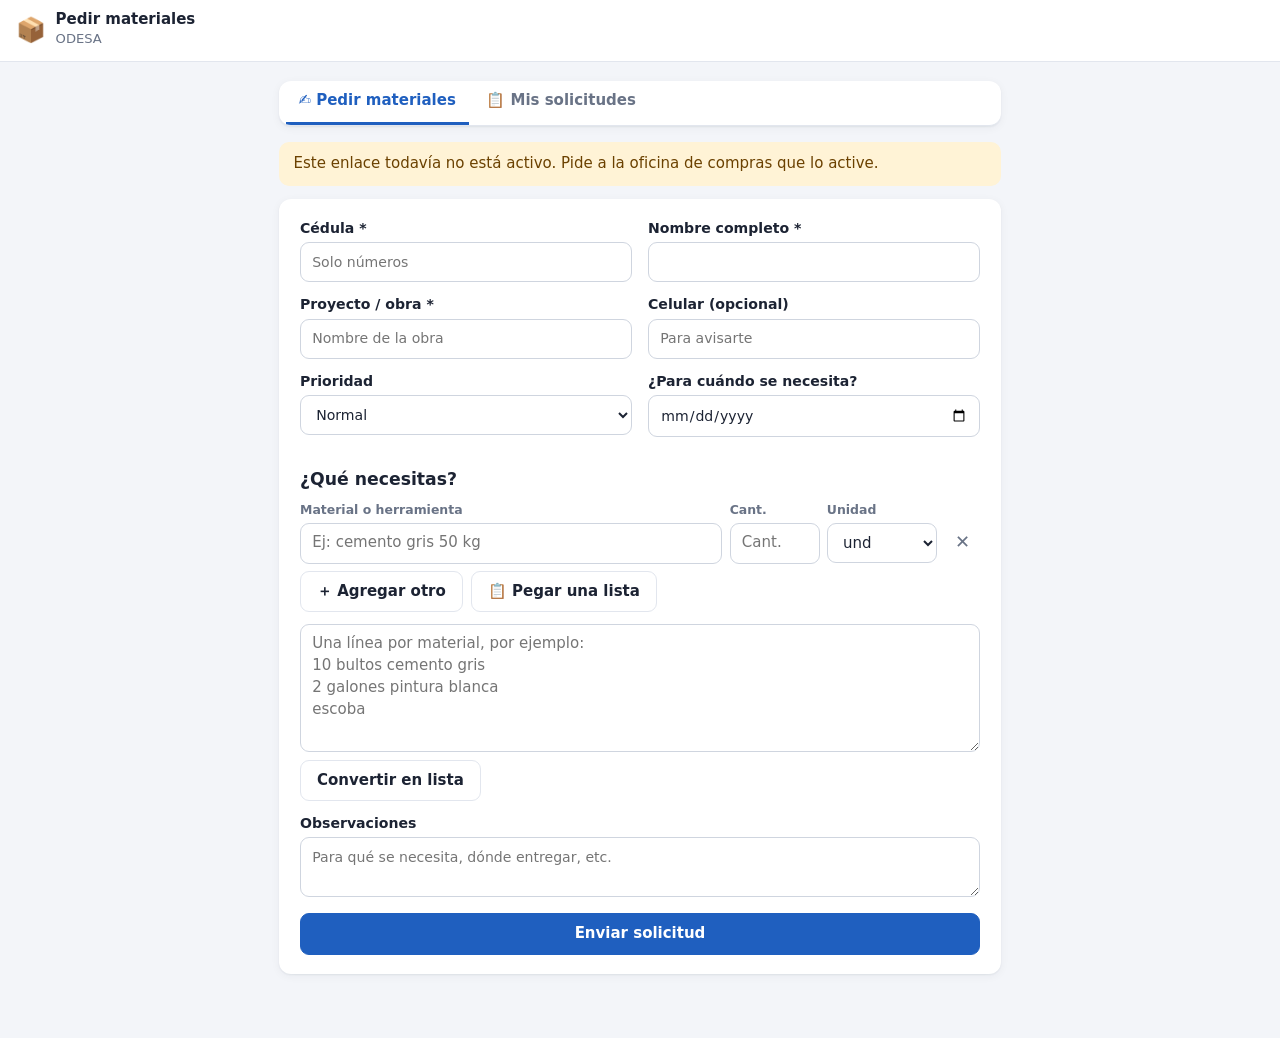
==== solicitud.html @ 50f6982f "Enlace público para pedir materiales, cotizaciones sin duplicados y selección de ítems" ====
<!doctype html>
<html lang="es">
<head>
  <meta charset="utf-8">
  <meta name="viewport" content="width=device-width, initial-scale=1, viewport-fit=cover">
  <meta name="robots" content="noindex, nofollow">
  <meta name="theme-color" content="#1f5fbf">
  <title>Pedir materiales</title>
  <link rel="icon" href="data:image/svg+xml,<svg xmlns='http://www.w3.org/2000/svg' viewBox='0 0 100 100'><text y='.9em' font-size='90'>📦</text></svg>">
  <link rel="stylesheet" href="css/styles.css?v=5">
</head>
<body class="publica">
  <header class="pub-top"><span class="logo-s">📦</span><div><b>Pedir materiales</b><small id="empresa"></small></div></header>
  <main class="pub">
    <div class="tabs" role="tablist">
      <button type="button" class="on" id="tabNueva" onclick="Pub.tab('nueva')">✍️ Pedir materiales</button>
      <button type="button" id="tabMias" onclick="Pub.tab('mias')">📋 Mis solicitudes</button>
    </div>
    <p id="aviso" class="alert amber" hidden></p>

    <section id="vNueva" class="card">
      <form id="fSol" novalidate>
        <div class="grid2">
          <label>Cédula *<input id="cedula" inputmode="numeric" autocomplete="off" required placeholder="Solo números"></label>
          <label>Nombre completo *<input id="nombre" autocomplete="name" required></label>
          <label>Proyecto / obra *<select id="proyecto" required><option value="">Seleccione…</option></select><input id="proyectoTxt" placeholder="Nombre de la obra" hidden></label>
          <label>Celular (opcional)<input id="celular" inputmode="tel" autocomplete="tel" placeholder="Para avisarte"></label>
          <label>Prioridad<select id="prioridad"><option value="normal">Normal</option><option value="urgente">🔴 Urgente</option></select></label>
          <label>¿Para cuándo se necesita?<input id="fechaReq" type="date"></label>
        </div>
        <h2>¿Qué necesitas?</h2>
        <div class="irow head"><span>Material o herramienta</span><span>Cant.</span><span>Unidad</span><span></span></div>
        <div id="items"></div>
        <div class="row gap wrap">
          <button type="button" class="btn" onclick="Pub.fila()">＋ Agregar otro</button>
          <button type="button" class="btn ghost" onclick="Pub.pegar()">📋 Pegar una lista</button>
        </div>
        <div id="pasteBox" class="paste" hidden>
          <textarea id="pasteTxt" rows="5" placeholder="Una línea por material, por ejemplo:&#10;10 bultos cemento gris&#10;2 galones pintura blanca&#10;escoba"></textarea>
          <button type="button" class="btn" onclick="Pub.convertir()">Convertir en lista</button>
        </div>
        <label>Observaciones<textarea id="notas" rows="2" placeholder="Para qué se necesita, dónde entregar, etc."></textarea></label>
        <input id="sitio" tabindex="-1" autocomplete="off" aria-hidden="true" style="position:absolute;left:-9999px" placeholder="No llenar">
        <p id="err" class="err" hidden></p>
        <div class="actions"><button class="btn primary block" id="enviar">Enviar solicitud</button></div>
      </form>
      <div id="listo" hidden class="listo">
        <div class="logo">✅</div>
        <h2>Solicitud enviada</h2>
        <p>Tu número de radicado es <b id="radicado" class="rad"></b>.</p>
        <p class="muted">Los jefes la revisan y verás el avance en <b>Mis solicitudes</b> con tu cédula.</p>
        <button class="btn primary" onclick="Pub.otra()">Hacer otra solicitud</button>
        <button class="btn" onclick="Pub.tab('mias')">Ver mis solicitudes</button>
      </div>
    </section>

    <section id="vMias" class="card" hidden>
      <form id="fConsulta" class="row gap wrap" novalidate>
        <label style="flex:1;min-width:180px;margin:0">Tu cédula<input id="cedulaC" inputmode="numeric" autocomplete="off" required placeholder="Solo números"></label>
        <button class="btn primary" style="align-self:flex-end">Consultar</button>
      </form>
      <div id="mias"></div>
    </section>
  </main>

  <script src="js/config.js?v=5"></script>
  <script src="js/sobre.js?v=5"></script>
  <script src="js/solicitud.js?v=5"></script>
</body>
</html>
---- css/styles.css ----
:root {
  --bg: #f3f5f9; --card: #fff; --ink: #1c2333; --muted: #697386; --line: #e2e6ee; --soft: #f6f8fb;
  --pri: #1f5fbf; --pri-d: #184c99; --pri-s: #e8f0fc;
  --green: #1e8a4c; --green-s: #e3f5ea; --red: #c2352b; --red-s: #fde8e6; --amber: #a86600; --amber-s: #fff3d6;
  --blue: #1f5fbf; --blue-s: #e5eefc; --indigo: #4a4fc4; --indigo-s: #ebebfb; --purple: #8034b0; --purple-s: #f3e8fb;
  --orange: #c45a00; --orange-s: #ffeedd; --gray: #5d6677; --gray-s: #eceff4;
  --r: 12px; --sh: 0 1px 2px rgba(20, 30, 50, .06), 0 2px 10px rgba(20, 30, 50, .05);
  color-scheme: light;
}
* { box-sizing: border-box; }
html, body { margin: 0; }
body { font: 15px/1.45 system-ui, -apple-system, "Segoe UI", Roboto, Arial, sans-serif; color: var(--ink); background: var(--bg); -webkit-text-size-adjust: 100%; }
h1 { font-size: 1.35rem; margin: 0 0 .6rem; } h2 { font-size: 1.08rem; margin: 1.1rem 0 .6rem; } h3 { font-size: .95rem; margin: 1rem 0 .5rem; }
.card > h1:first-child, .card > h2:first-child { margin-top: 0; }
a { color: var(--pri); }
small, .sm { font-size: .82rem; } .muted { color: var(--muted); }
.t-red { color: var(--red); font-weight: 600; } .t-amber { color: var(--amber); font-weight: 600; }
.row { display: flex; align-items: center; } .gap { gap: .5rem; } .wrap { flex-wrap: wrap; } .between { justify-content: space-between; gap: .6rem; } .grow { flex: 1; min-width: 0; } .mb { margin-bottom: .8rem; } .mt { margin-top: 1.4rem; }
.count { display: inline-block; min-width: 1.6em; padding: 0 .45em; border-radius: 99px; background: var(--gray-s); color: var(--gray); font-size: .8rem; text-align: center; font-weight: 600; vertical-align: middle; }
.empty { color: var(--muted); padding: 1rem 0; text-align: center; }

/* Botones */
.btn { display: inline-flex; align-items: center; gap: .35rem; justify-content: center; font: inherit; font-weight: 600; padding: .55rem 1rem; border-radius: 9px; border: 1px solid var(--line); background: #fff; color: var(--ink); cursor: pointer; text-decoration: none; white-space: nowrap; min-height: 40px; }
.btn:hover { border-color: #c5ccd8; background: var(--soft); }
.btn.primary { background: var(--pri); border-color: var(--pri); color: #fff; } .btn.primary:hover { background: var(--pri-d); }
.btn.success { background: var(--green); border-color: var(--green); color: #fff; }
.btn.danger { background: var(--red); border-color: var(--red); color: #fff; }
.btn.danger-ghost { color: var(--red); border-color: #f1c4bf; }
.btn.ghost { background: transparent; }
.btn.sm { padding: .35rem .7rem; font-size: .86rem; min-height: 34px; }
.btn.block { width: 100%; }
.icon { border: 0; background: transparent; font-size: 1.1rem; cursor: pointer; padding: .4rem; border-radius: 8px; color: var(--muted); line-height: 1; }
.icon:hover { background: var(--gray-s); }
.link { border: 0; background: none; color: var(--pri); cursor: pointer; font: inherit; text-decoration: underline; padding: 0; }

/* Formularios */
label { display: flex; flex-direction: column; gap: .25rem; font-weight: 600; font-size: .88rem; margin-bottom: .75rem; }
input, select, textarea { font: inherit; font-weight: 400; padding: .55rem .7rem; border: 1px solid #cfd5df; border-radius: 9px; background: #fff; color: var(--ink); width: 100%; min-height: 40px; }
input:focus, select:focus, textarea:focus { outline: 2px solid var(--pri-s); border-color: var(--pri); }
input[type=checkbox], input[type=radio] { width: auto; min-height: 0; accent-color: var(--pri); }
label.check { flex-direction: row; align-items: center; gap: .5rem; font-weight: 400; margin: 0; cursor: pointer; }
.checks { display: flex; flex-direction: column; gap: .45rem; margin-bottom: .6rem; }
.checks .check { padding: .45rem .6rem; border: 1px solid var(--line); border-radius: 9px; flex-wrap: wrap; }
.grid2 { display: grid; grid-template-columns: 1fr 1fr; gap: 0 1rem; } .grid3 { display: grid; grid-template-columns: repeat(3, 1fr); gap: 0 1rem; }
.actions { display: flex; justify-content: flex-end; gap: .5rem; margin-top: 1rem; flex-wrap: wrap; } .actions.left { justify-content: flex-start; }
.err { color: var(--red); min-height: 1.2em; margin: .5rem 0 0; }
details { margin: .4rem 0 1rem; } summary { cursor: pointer; color: var(--pri); font-weight: 600; margin-bottom: .6rem; }

/* Estructura */
.demo-bar { background: #fff6dc; color: #6b4b00; font-size: .84rem; padding: .35rem 1rem; text-align: center; }
.top { position: sticky; top: 0; z-index: 20; display: flex; align-items: center; gap: 1rem; padding: .55rem 1.2rem; background: #fff; border-bottom: 1px solid var(--line); }
.brand { display: flex; align-items: center; gap: .55rem; text-decoration: none; color: var(--ink); }
.brand b { display: block; line-height: 1.1; } .brand small { color: var(--muted); display: block; line-height: 1.1; }
.logo-s { font-size: 1.5rem; }
.nav { display: flex; gap: .2rem; flex: 1; justify-content: center; }
.nav a { display: flex; align-items: center; gap: .35rem; padding: .45rem .75rem; border-radius: 9px; color: var(--muted); text-decoration: none; font-weight: 600; font-size: .92rem; }
.nav a:hover { background: var(--soft); color: var(--ink); } .nav a.on { background: var(--pri-s); color: var(--pri); }
.top-r { display: flex; align-items: center; gap: .3rem; margin-left: auto; }
.bell { position: relative; font-size: 1.25rem; }
.dot { position: absolute; top: -2px; right: -4px; background: var(--red); color: #fff; font-size: .68rem; font-weight: 700; border-radius: 99px; padding: 1px 5px; line-height: 1.3; }
.user { position: relative; }
.user-btn { width: 36px; height: 36px; border-radius: 50%; border: 0; background: var(--pri); color: #fff; font-weight: 700; cursor: pointer; font-size: .85rem; }
.menu { position: absolute; right: 0; top: calc(100% + 6px); background: #fff; border: 1px solid var(--line); border-radius: var(--r); box-shadow: 0 8px 30px rgba(20, 30, 50, .15); min-width: 240px; z-index: 40; overflow: hidden; }
.menu > button { display: block; width: 100%; text-align: left; border: 0; background: none; padding: .7rem 1rem; font: inherit; cursor: pointer; }
.menu > button:hover { background: var(--soft); }
.menu-h { padding: .75rem 1rem; border-bottom: 1px solid var(--line); display: flex; flex-direction: column; gap: .1rem; }
.menu-h small { color: var(--muted); }
.notif { right: 1rem; width: min(400px, calc(100vw - 32px)); max-height: 70vh; overflow-y: auto; }
.notif .menu-h { flex-direction: row; }
.notif-i { display: flex !important; flex-direction: column; gap: .15rem; border-bottom: 1px solid var(--line) !important; }
.notif-i small { color: var(--muted); } .notif-i.new { background: var(--pri-s); } .notif-i.new span { font-weight: 600; }
main { max-width: 1120px; margin: 0 auto; padding: 1.2rem 1.2rem 5rem; }
.card { background: var(--card); border-radius: var(--r); box-shadow: var(--sh); padding: 1.2rem 1.3rem; margin-bottom: 1rem; }
.card.narrow { max-width: 820px; margin-left: auto; margin-right: auto; }
.card.hl { border: 2px solid var(--pri); }
.back { display: inline-block; margin-bottom: .6rem; text-decoration: none; font-weight: 600; }

/* Login */
.login { min-height: 100vh; display: grid; place-items: center; padding: 16px; }
.login-card { width: min(420px, 100%); text-align: center; }
.login-card form { text-align: left; margin-top: 1rem; }
.logo { font-size: 3rem; }
.login-card.wide { width: min(620px, 100%); text-align: left; }
.lock { display: inline-block; background: var(--green-s); color: var(--green); font-weight: 700; font-size: .8rem; padding: .25rem .7rem; border-radius: 99px; margin: .2rem 0 .4rem; }
.steps { padding-left: 1.2rem; font-size: .9rem; color: #3b4558; } .steps li { margin-bottom: .4rem; }
.demo-users { margin-top: 1rem; border-top: 1px solid var(--line); padding-top: .8rem; }
.chip-btn { border: 1px solid var(--line); background: var(--soft); border-radius: 99px; padding: .4rem .8rem; cursor: pointer; font: inherit; font-size: .85rem; }
.chip-btn:hover { border-color: var(--pri); color: var(--pri); }

/* Badges */
.badge { display: inline-block; padding: .15rem .55rem; border-radius: 99px; font-size: .76rem; font-weight: 700; white-space: nowrap; }
.b-gray { background: var(--gray-s); color: var(--gray); } .b-amber { background: var(--amber-s); color: var(--amber); } .b-red { background: var(--red-s); color: var(--red); }
.b-blue { background: var(--blue-s); color: var(--blue); } .b-indigo { background: var(--indigo-s); color: var(--indigo); } .b-purple { background: var(--purple-s); color: var(--purple); }
.b-orange { background: var(--orange-s); color: var(--orange); } .b-green { background: var(--green-s); color: var(--green); }
.chips { display: flex; flex-wrap: wrap; gap: .3rem; justify-content: center; }
.rcard .chips { justify-content: flex-start; margin: .45rem 0; }
.chip { display: inline-block; font-size: .75rem; padding: .1rem .5rem; border-radius: 99px; background: var(--gray-s); color: var(--gray); }
.c-gray { background: var(--gray-s); color: var(--gray); } .c-amber { background: var(--amber-s); color: var(--amber); } .c-red { background: var(--red-s); color: var(--red); }
.c-blue { background: var(--blue-s); color: var(--blue); } .c-indigo { background: var(--indigo-s); color: var(--indigo); } .c-purple { background: var(--purple-s); color: var(--purple); }
.c-orange { background: var(--orange-s); color: var(--orange); } .c-green { background: var(--green-s); color: var(--green); }

/* Inicio */
.hello { display: flex; justify-content: space-between; align-items: center; gap: 1rem; margin-bottom: 1rem; flex-wrap: wrap; }
.hello h1 { margin: 0; } .hello p { margin: 0; }
.kpis { display: grid; grid-template-columns: repeat(4, 1fr); gap: .8rem; margin-bottom: 1rem; }
.kpi { background: #fff; border-radius: var(--r); box-shadow: var(--sh); padding: .9rem 1rem; display: flex; flex-direction: column; gap: .15rem; }
.kpi span { color: var(--muted); font-size: .82rem; font-weight: 600; } .kpi b { font-size: 1.45rem; font-variant-numeric: tabular-nums; } .kpi small { color: var(--muted); }
.tasks { display: flex; flex-direction: column; gap: .45rem; }
.task { display: flex; align-items: center; gap: .75rem; padding: .7rem .85rem; border: 1px solid var(--line); border-radius: 10px; text-decoration: none; color: var(--ink); }
.task:hover { border-color: var(--pri); background: var(--soft); }
.task .ic { font-size: 1.3rem; } .task b { display: block; font-weight: 600; } .task small { color: var(--muted); }

/* Lista solicitudes */
.filters { display: flex; flex-wrap: wrap; gap: .6rem; align-items: flex-end; margin: .4rem 0 1rem; }
.filters > input[type=search] { flex: 2 1 260px; } .filters > select { flex: 1 1 180px; width: auto; }
.filters label { margin: 0; flex: 1 1 160px; }
.rlist { display: grid; grid-template-columns: repeat(auto-fill, minmax(300px, 1fr)); gap: .75rem; }
.rcard { display: block; border: 1px solid var(--line); border-radius: var(--r); padding: .85rem 1rem; color: var(--ink); text-decoration: none; background: #fff; }
.rcard:hover { border-color: var(--pri); box-shadow: var(--sh); }
.rc-top { display: flex; gap: .4rem; align-items: center; flex-wrap: wrap; } .rc-p { font-weight: 600; margin-top: .3rem; }
.prog { height: 6px; background: var(--gray-s); border-radius: 99px; overflow: hidden; }
.prog span { display: block; height: 100%; background: var(--green); border-radius: 99px; }
.prog.big { width: 200px; height: 9px; }

/* Nueva */
.irow { display: grid; grid-template-columns: 1fr 90px 110px 36px; gap: .45rem; margin-bottom: .45rem; align-items: center; }
.irow.head { font-size: .78rem; color: var(--muted); font-weight: 600; margin-bottom: .2rem; }
.paste { margin: .7rem 0; display: flex; flex-direction: column; gap: .5rem; align-items: flex-start; }

/* Detalle */
.req-head { display: flex; justify-content: space-between; gap: 1rem; align-items: flex-start; flex-wrap: wrap; }
.req-head h1 { margin-bottom: .4rem; }
.meta { display: grid; grid-template-columns: repeat(auto-fill, minmax(180px, 1fr)); gap: .55rem 1rem; margin: 1rem 0 .4rem; }
.meta div { min-width: 0; } .meta .full { grid-column: 1 / -1; }
.meta dt { font-size: .76rem; color: var(--muted); font-weight: 600; text-transform: uppercase; letter-spacing: .03em; } .meta dd { margin: 0; overflow-wrap: anywhere; }
.meta.sm { font-size: .86rem; margin: .7rem 0; }
.alert { background: var(--blue-s); color: #173d78; border-radius: 10px; padding: .7rem .9rem; margin: .8rem 0; }
.alert.amber { background: var(--amber-s); color: #6b4100; }
.items { display: flex; flex-direction: column; border: 1px solid var(--line); border-radius: 10px; overflow: hidden; }
.it { display: grid; grid-template-columns: 28px 1fr auto; gap: .6rem; align-items: start; padding: .65rem .8rem; border-bottom: 1px solid var(--line); }
.it:last-child { border-bottom: 0; }
.it-n { color: var(--muted); font-weight: 700; font-size: .85rem; padding-top: .1rem; }
.it-main b { margin-right: .4rem; } .it-note { font-size: .85rem; color: #3b4558; margin-top: .2rem; }
.rev { border: 1px solid var(--line); border-radius: 10px; padding: .75rem; margin-bottom: .6rem; }
.rev-desc { margin-bottom: .5rem; }
.rev-ctl { display: flex; gap: .8rem; flex-wrap: wrap; align-items: center; margin-bottom: .5rem; }
.rev > input { min-height: 36px; }
.seg { display: inline-flex; border: 1px solid #cfd5df; border-radius: 9px; overflow: hidden; }
.seg label { margin: 0; flex-direction: row; cursor: pointer; }
.seg input { position: absolute; opacity: 0; pointer-events: none; }
.seg span { display: block; padding: .45rem .8rem; font-weight: 600; font-size: .88rem; border-right: 1px solid #cfd5df; user-select: none; }
.seg label:last-child span { border-right: 0; }
.seg-aprobado input:checked + span { background: var(--green); color: #fff; }
.seg-espera input:checked + span { background: #e39b00; color: #fff; }
.seg-rechazado input:checked + span { background: var(--red); color: #fff; }
.seg input:focus-visible + span { outline: 2px solid var(--pri); outline-offset: -2px; }
.qty { flex-direction: row; align-items: center; gap: .4rem; margin: 0; font-weight: 400; }
.qty input { width: 90px; min-height: 36px; }
.cots { display: grid; grid-template-columns: repeat(auto-fill, minmax(340px, 1fr)); gap: .8rem; }
.cot { border: 1px solid var(--line); border-radius: var(--r); padding: .85rem; min-width: 0; }
.cot.st-recibida { border-color: var(--purple); box-shadow: 0 0 0 1px var(--purple-s); }
.cot.st-aprobada { border-color: var(--orange); }
.cot.st-descartada, .cot.st-anulada, .cot.st-rechazada { opacity: .7; }
.cot header { display: flex; justify-content: space-between; gap: .5rem; align-items: center; margin-bottom: .5rem; flex-wrap: wrap; }
.cot-actions { display: flex; flex-wrap: wrap; gap: .35rem; }
.sent { display: flex; justify-content: space-between; gap: .8rem; align-items: center; padding: .7rem 0; border-bottom: 1px solid var(--line); flex-wrap: wrap; }
.compare { margin-bottom: 1rem; padding: .8rem; background: var(--soft); border-radius: var(--r); }
.compare h3 { margin-top: 0; }
td.best { background: var(--green-s); color: var(--green); font-weight: 700; }
.timeline { list-style: none; padding: 0; margin: 0; }
.timeline li { display: grid; grid-template-columns: 130px 1fr; gap: .8rem; padding: .55rem 0; border-bottom: 1px dashed var(--line); font-size: .9rem; }
.timeline time { color: var(--muted); font-size: .82rem; }

/* Tablas */
.scroll-x { overflow-x: auto; -webkit-overflow-scrolling: touch; }
.tbl { width: 100%; border-collapse: collapse; font-size: .9rem; }
.tbl th, .tbl td { padding: .5rem .55rem; border-bottom: 1px solid var(--line); text-align: left; vertical-align: top; }
.tbl th { font-size: .76rem; text-transform: uppercase; letter-spacing: .03em; color: var(--muted); background: var(--soft); white-space: nowrap; }
.tbl .r { text-align: right; font-variant-numeric: tabular-nums; }
.tbl tfoot td { border-bottom: 0; padding-top: .3rem; padding-bottom: .3rem; }
.tbl tr.tot td { font-weight: 700; font-size: 1rem; border-top: 2px solid var(--line); }
.tbl.hover tbody tr { cursor: pointer; } .tbl.hover tbody tr:hover { background: var(--soft); }
input.money { width: 120px; text-align: right; min-height: 36px; }
.cotform td { vertical-align: middle; }
.cotform tr.off td:not(:first-child) { opacity: .4; }
.cotform tr.off input:not(.incl), .cotform tr.off select { pointer-events: none; }
.cotform input.incl { width: 20px; height: 20px; min-height: 0; }
.cotform input, .cotform select { min-height: 36px; padding: .35rem .45rem; }
.cotform input[name^=prod_], .cotform input[name^=exprod_] { min-width: 200px; }
.cotform .qty-in { width: 80px; text-align: right; }
.cotform .iva-sel { width: 78px; }
.cotform select[name^=exdest_] { min-width: 190px; }
.totbox { display: flex; flex-wrap: wrap; gap: .4rem 1.2rem; justify-content: flex-end; padding: .7rem .9rem; background: var(--soft); border-radius: 10px; margin: .4rem 0 1rem; }
.totbox .big { font-size: 1.1rem; }
.lectura { background: var(--pri-s); border: 1px dashed var(--pri); border-radius: 10px; padding: .75rem .9rem .5rem; margin-bottom: .9rem; }
.lectura label { margin-bottom: .4rem; }
.lectura p { margin: 0 0 .3rem; }
.lect-trab { color: var(--pri); font-weight: 600; } .lect-ok { color: var(--green); font-weight: 600; } .lect-mal { color: var(--amber); font-weight: 600; }
.auto { background: var(--green-s) !important; border-color: var(--green) !important; }
label.check.auto { border-radius: 8px; padding: .2rem .4rem; }

/* Tabs */
.tabs { display: flex; gap: .3rem; border-bottom: 1px solid var(--line); margin-bottom: 1rem; overflow-x: auto; }
.tabs button { border: 0; background: none; font: inherit; font-weight: 600; color: var(--muted); padding: .6rem .8rem; border-bottom: 3px solid transparent; cursor: pointer; white-space: nowrap; }
.tabs button.on { color: var(--pri); border-bottom-color: var(--pri); }

/* Reportes */
.bar { height: 10px; background: var(--gray-s); border-radius: 99px; overflow: hidden; flex: 1; min-width: 60px; }
.bar span { display: block; height: 100%; background: var(--pri); border-radius: 99px; }
.bar.warn span { background: #e39b00; }
.bar.c-gray span { background: var(--gray); } .bar.c-amber span { background: #e39b00; } .bar.c-red span { background: var(--red); } .bar.c-blue span { background: var(--blue); }
.bar.c-indigo span { background: var(--indigo); } .bar.c-purple span { background: var(--purple); } .bar.c-orange span { background: var(--orange); } .bar.c-green span { background: var(--green); }
.bar[class*=" c-"] { background: var(--gray-s); }
.stages { display: flex; flex-direction: column; gap: .6rem; }
.stage { border: 1px solid var(--line); border-radius: 10px; padding: .7rem .9rem; }
.stage.slow { border-color: #e39b00; background: #fffaf0; }
.stage-h { display: flex; justify-content: space-between; gap: .5rem; flex-wrap: wrap; }
.stage-b { display: flex; align-items: center; gap: .8rem; margin: .4rem 0; }
.stage-v { min-width: 80px; text-align: right; font-variant-numeric: tabular-nums; }
.stbars { display: flex; flex-direction: column; gap: .45rem; }
.stbar { display: grid; grid-template-columns: 180px 1fr 40px; gap: .7rem; align-items: center; font-size: .9rem; }
.stbar b { text-align: right; }

/* Modal, toast, carga */
.modal-bg { position: fixed; inset: 0; background: rgba(15, 22, 36, .45); z-index: 50; display: flex; align-items: flex-start; justify-content: center; padding: 5vh 16px; overflow-y: auto; }
.modal { background: #fff; border-radius: 14px; width: min(520px, 100%); box-shadow: 0 20px 60px rgba(0, 0, 0, .25); }
.modal.wide { width: min(760px, 100%); }
.modal header { display: flex; justify-content: space-between; align-items: center; padding: .9rem 1.1rem; border-bottom: 1px solid var(--line); }
.modal header h2 { margin: 0; }
.modal-body { padding: 1rem 1.1rem 1.2rem; }
#toast { position: fixed; left: 50%; transform: translateX(-50%); bottom: 84px; z-index: 70; display: flex; flex-direction: column; gap: .4rem; align-items: center; pointer-events: none; width: calc(100% - 32px); }
.toast { background: #1c2333; color: #fff; padding: .65rem 1.1rem; border-radius: 10px; box-shadow: 0 6px 20px rgba(0, 0, 0, .25); max-width: 520px; text-align: center; }
.toast.err { background: var(--red); }
#busy { position: fixed; top: 0; left: 0; right: 0; height: 3px; z-index: 80; overflow: hidden; }
#busy .spinner { height: 100%; width: 35%; background: var(--pri); animation: carga 1s infinite ease-in-out; }
@keyframes carga { from { transform: translateX(-100%); } to { transform: translateX(300%); } }
.loading { padding: 3rem; text-align: center; color: var(--muted); }
#busy::after { content: 'Guardando…'; position: fixed; top: 10px; left: 50%; transform: translateX(-50%); background: var(--ink); color: #fff; font-size: .82rem; font-weight: 600; padding: .3rem .9rem; border-radius: 99px; box-shadow: 0 4px 14px rgba(0, 0, 0, .2); }
body.ocupado { cursor: progress; }

/* Enlace público de solicitudes */
.pub-top { display: flex; align-items: center; gap: .6rem; padding: .7rem 16px; background: #fff; border-bottom: 1px solid var(--line); position: sticky; top: 0; z-index: 10; }
.pub-top b { display: block; line-height: 1.1; } .pub-top small { color: var(--muted); }
main.pub { max-width: 760px; padding-bottom: 3rem; }
.publica .tabs { background: #fff; border-radius: var(--r); padding: 0 .4rem; box-shadow: var(--sh); }
.listo { text-align: center; padding: 1rem 0; }
.listo .rad { font-size: 1.4rem; letter-spacing: .12em; color: var(--pri); }
.listo .btn { margin: .3rem; }

/* Celular */
@media (max-width: 860px) {
  .top { padding: .5rem 16px; }
  .nav { position: fixed; bottom: 0; left: 0; right: 0; background: #fff; border-top: 1px solid var(--line); justify-content: space-around; padding: .25rem .2rem calc(.25rem + env(safe-area-inset-bottom)); z-index: 30; gap: 0; }
  .nav a { flex-direction: column; gap: 0; padding: .3rem .25rem; font-size: .68rem; flex: 1; text-align: center; }
  .nav .ni { font-size: 1.15rem; }
  main { padding: 1rem 16px 6rem; }
  .card { padding: 1rem; }
  .kpis { grid-template-columns: 1fr 1fr; }
  .grid2, .grid3 { grid-template-columns: 1fr; }
  .irow { grid-template-columns: 1fr 70px 84px 30px; gap: .3rem; }
  .irow input, .irow select { padding: .5rem .4rem; }
  .rlist, .cots { grid-template-columns: 1fr; }
  .timeline li { grid-template-columns: 1fr; gap: .1rem; }
  .prog.big { width: 100%; }
  .stbar { grid-template-columns: 120px 1fr 32px; }
  .modal-bg { padding: 0; align-items: flex-end; }
  .modal, .modal.wide { border-radius: 14px 14px 0 0; max-height: 92vh; overflow-y: auto; }
  .seg span { padding: .5rem .55rem; }
}
@media (max-width: 420px) { .brand small { display: none; } .irow { grid-template-columns: 1fr 1fr 30px; } .irow .i-desc { grid-column: 1 / -1; } .irow.head { display: none; } }
@media print { .top, .demo-bar, .nav, .actions, .cot-actions, .back { display: none !important; } body { background: #fff; } .card { box-shadow: none; } }
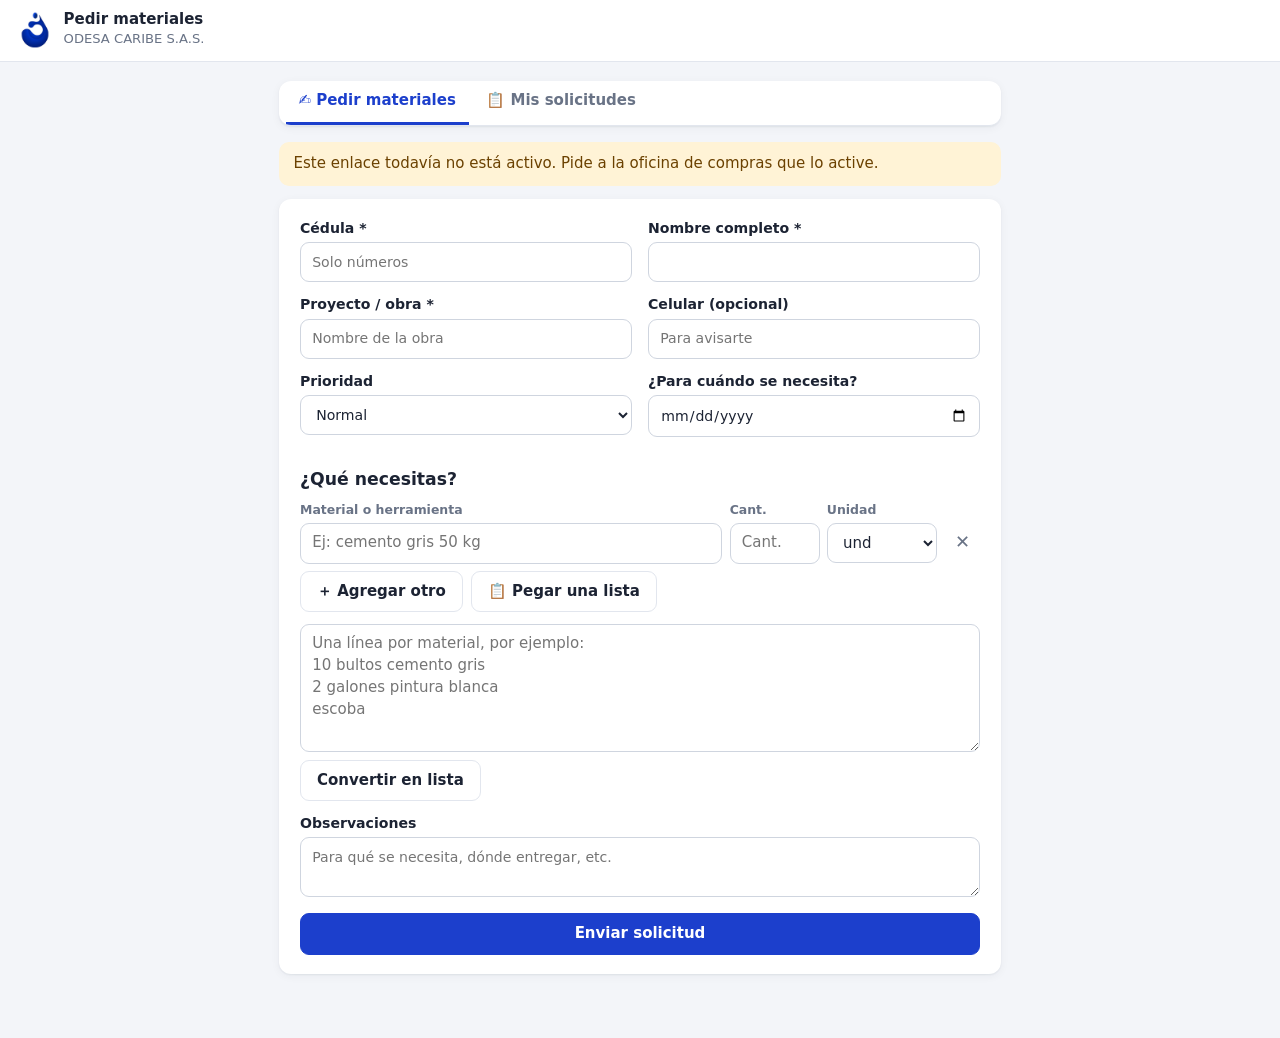
==== commit 023eed82: "Logo de ODESA en la app, el enlace y los documentos; requisición y orden de compra imprimibles" ====
--- a/solicitud.html
+++ b/solicitud.html
@@ -4,13 +4,14 @@
   <meta charset="utf-8">
   <meta name="viewport" content="width=device-width, initial-scale=1, viewport-fit=cover">
   <meta name="robots" content="noindex, nofollow">
-  <meta name="theme-color" content="#1f5fbf">
+  <meta name="theme-color" content="#1c3fcc">
   <title>Pedir materiales</title>
-  <link rel="icon" href="data:image/svg+xml,<svg xmlns='http://www.w3.org/2000/svg' viewBox='0 0 100 100'><text y='.9em' font-size='90'>📦</text></svg>">
-  <link rel="stylesheet" href="css/styles.css?v=5">
+  <link rel="icon" href="img/icono-64.png" type="image/png">
+  <link rel="apple-touch-icon" href="img/icono.png">
+  <link rel="stylesheet" href="css/styles.css?v=7">
 </head>
 <body class="publica">
-  <header class="pub-top"><span class="logo-s">📦</span><div><b>Pedir materiales</b><small id="empresa"></small></div></header>
+  <header class="pub-top"><img class="brand-ico" src="img/icono.png" alt=""><div><b>Pedir materiales</b><small id="empresa"></small></div></header>
   <main class="pub">
     <div class="tabs" role="tablist">
       <button type="button" class="on" id="tabNueva" onclick="Pub.tab('nueva')">✍️ Pedir materiales</button>
@@ -63,8 +64,8 @@
     </section>
   </main>
 
-  <script src="js/config.js?v=5"></script>
-  <script src="js/sobre.js?v=5"></script>
-  <script src="js/solicitud.js?v=5"></script>
+  <script src="js/config.js?v=7"></script>
+  <script src="js/sobre.js?v=7"></script>
+  <script src="js/solicitud.js?v=7"></script>
 </body>
 </html>
--- a/css/styles.css
+++ b/css/styles.css
@@ -1,8 +1,8 @@
 :root {
   --bg: #f3f5f9; --card: #fff; --ink: #1c2333; --muted: #697386; --line: #e2e6ee; --soft: #f6f8fb;
-  --pri: #1f5fbf; --pri-d: #184c99; --pri-s: #e8f0fc;
+  --pri: #1c3fcc; --pri-d: #1532a3; --pri-s: #e9edfc;
   --green: #1e8a4c; --green-s: #e3f5ea; --red: #c2352b; --red-s: #fde8e6; --amber: #a86600; --amber-s: #fff3d6;
-  --blue: #1f5fbf; --blue-s: #e5eefc; --indigo: #4a4fc4; --indigo-s: #ebebfb; --purple: #8034b0; --purple-s: #f3e8fb;
+  --blue: #1c3fcc; --blue-s: #e9edfc; --indigo: #4a4fc4; --indigo-s: #ebebfb; --purple: #8034b0; --purple-s: #f3e8fb;
   --orange: #c45a00; --orange-s: #ffeedd; --gray: #5d6677; --gray-s: #eceff4;
   --r: 12px; --sh: 0 1px 2px rgba(20, 30, 50, .06), 0 2px 10px rgba(20, 30, 50, .05);
   color-scheme: light;
@@ -52,6 +52,8 @@
 .brand { display: flex; align-items: center; gap: .55rem; text-decoration: none; color: var(--ink); }
 .brand b { display: block; line-height: 1.1; } .brand small { color: var(--muted); display: block; line-height: 1.1; }
 .logo-s { font-size: 1.5rem; }
+.brand-ico { height: 38px; width: 38px; object-fit: contain; border-radius: 8px; }
+.login-logo { display: block; width: min(220px, 70%); height: auto; margin: 0 auto .6rem; }
 .nav { display: flex; gap: .2rem; flex: 1; justify-content: center; }
 .nav a { display: flex; align-items: center; gap: .35rem; padding: .45rem .75rem; border-radius: 9px; color: var(--muted); text-decoration: none; font-weight: 600; font-size: .92rem; }
 .nav a:hover { background: var(--soft); color: var(--ink); } .nav a.on { background: var(--pri-s); color: var(--pri); }
@@ -269,3 +271,8 @@
 }
 @media (max-width: 420px) { .brand small { display: none; } .irow { grid-template-columns: 1fr 1fr 30px; } .irow .i-desc { grid-column: 1 / -1; } .irow.head { display: none; } }
 @media print { .top, .demo-bar, .nav, .actions, .cot-actions, .back { display: none !important; } body { background: #fff; } .card { box-shadow: none; } }
+.enlace-card { border-left: 4px solid var(--pri); }
+.brand b, .brand small { white-space: nowrap; }
+.nav { min-width: 0; overflow-x: auto; scrollbar-width: none; }
+.nav a { white-space: nowrap; }
+@media (min-width: 861px) and (max-width: 1080px) { .nav a { padding: .45rem .5rem; font-size: .86rem; } .nav .ni { display: none; } .top { gap: .6rem; } }
